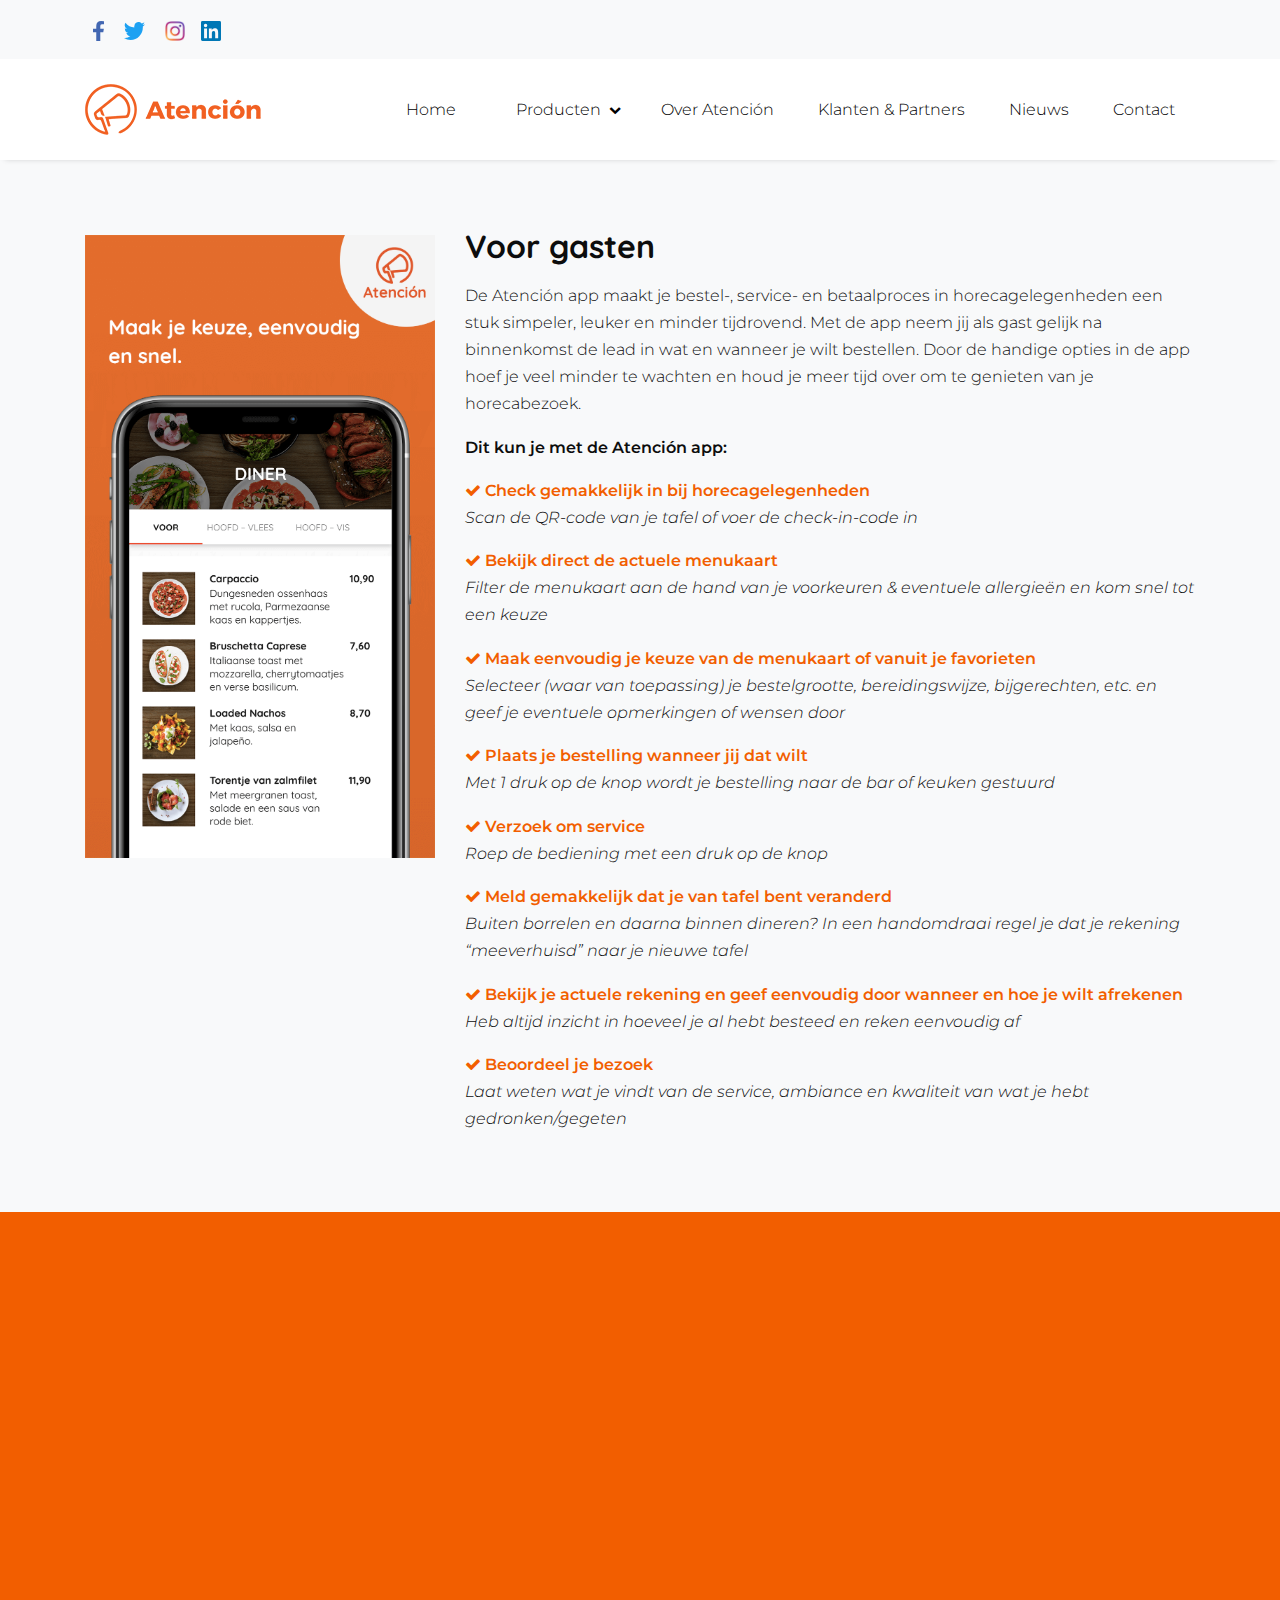
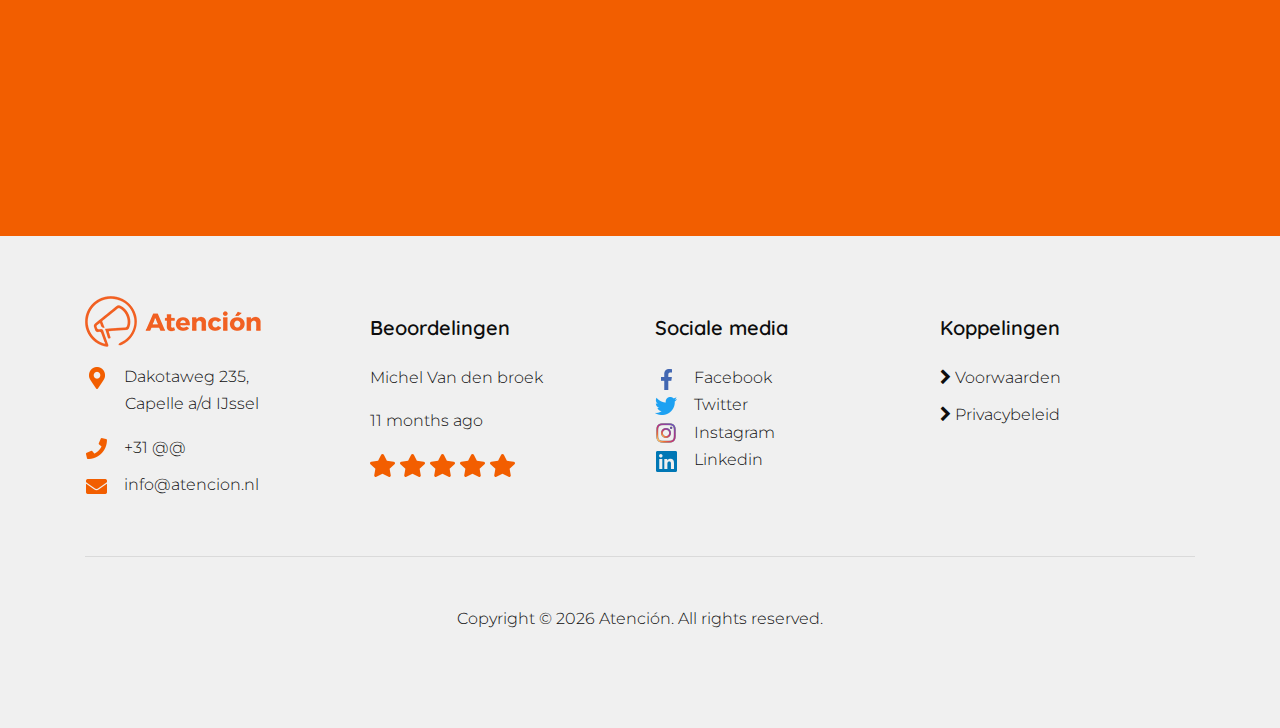
==== apps.html @ e95d10a5 "Add files via upload" ====
<!DOCTYPE html>
<html lang="en">

<head>
    <title>Atención - Leading Hospitality</title>
    <link rel="icon" href="./images/favicon.ico">
    <meta charset="utf-8">
    <meta name="viewport" content="width=device-width, initial-scale=1, shrink-to-fit=no">
    <link href="https://fonts.googleapis.com/css?family=Quicksand:400, 600,700&display=swap" rel="stylesheet">
    <link href="https://fonts.googleapis.com/css?family=Montserrat:300,400,700&display=swap" rel="stylesheet">
    <link rel="stylesheet" href="https://cdnjs.cloudflare.com/ajax/libs/font-awesome/4.7.0/css/font-awesome.min.css">
    <link rel="stylesheet" href="css/bootstrap.min.css">
    <link rel="stylesheet" href="css/jquery-ui.css">
    <link rel="stylesheet" href="css/jquery.fancybox.min.css">
    <link rel="stylesheet" href="css/bootstrap-datepicker.css">
    <link rel="stylesheet" href="css/aos.css">
    <link rel="stylesheet" href="css/style.css">
</head>

<body data-spy="scroll" data-target=".site-navbar-target" data-offset="300">
    <div class="site-wrap">
        <div class="site-mobile-menu site-navbar-target">
            <div class="site-mobile-menu-header">
                <div class="site-mobile-menu-close mt-3"> <span class="js-menu-toggle"> <i class="fa fa-times fa-xs"> </i></span>
                </div>
            </div>
            <div class="site-mobile-menu-body"></div>
        </div>
        <div class="top-bar py-3 bg-light">
            <div class="container">
                <div class="row">
                    <div class="col-6 text-left">
                        <ul class="social-media">
                            <li>
                                <a href="https://www.facebook.com/Atencionapp" class="p-2" target="_blank">
                                    <img src="./images/facebook.svg" alt="Facebook">
                                </a>
                            </li>
                            <li>
                                <a href="https://twitter.com/atencionapp" class="p-2" target="_blank">
                                    <img src="./images/twitter.svg" alt="Twitter">
                                </a>
                            </li>
                            <li>
                                <a href="https://www.instagram.com/atencionnl/" class="p-2" target="_blank">
                                    <img src="./images/instagram.svg" alt="Instagram">
                                </a>
                                <li>
                                    <a href="https://www.linkedin.com/company/atencion" class="p-2" target="_blank">
                                        <img src="./images/linkedin.svg" alt="Linkedin">
                                    </a>
                                </li>
                        </ul>
                    </div>
                </div>
            </div>
        </div>
        <header class="site-navbar py-4 bg-white js-sticky-header site-navbar-target" role="banner">
            <div class="container">
                <div class="row align-items-center">
                    <div class="col-6 col-xl-2">
                        <a class="mb-0 site-logo" href="index.html">
                            <img src="./images/logo.png" alt="">
                        </a>
                    </div>
                    <div class="col-12 col-md-10 d-none d-xl-block">
                        <nav class="site-navigation position-relative text-right" role="navigation">
                            <ul class="site-menu main-menu js-clone-nav mr-auto d-none d-lg-block">
                                <li><a href="index.html" class="nav-link ">Home</a>
                                </li>
                                <li class="nav-link has-children"><a href="producten.html">Producten</a>
                                    <ul class="dropdown">
                                        <li><a href="apps.html" class="nav-link active-link">Apps</a>
                                        </li>
                                        <li><a href="beheerportal.html" class="nav-link">Beheerportal</a>
                                        </li>
                                        <li><a href="gebruikskosten.html" class="nav-link">Gebruikskosten</a>
                                        </li>
                                        <li><a href="faq.html" class="nav-link">FAQ</a>
                                        </li>
                                    </ul>
                                </li>
                                <li><a href="over-atencion.html" class="nav-link">Over Atención </a>
                                </li>
                                <li><a href="klanten-partners.html" class="nav-link">Klanten & Partners</a>
                                </li>
                                <li><a href="nieuws.html" class="nav-link">Nieuws</a>
                                </li>
                                <li><a href="contact.html" class="nav-link">Contact</a>
                                </li>
                            </ul>
                        </nav>
                    </div>
                    <div class="col-6 d-inline-block d-xl-none ml-md-0 py-3" style="position: relative; top: 3px;">
                        <a href="#" class="site-menu-toggle js-menu-toggle text-black float-right"><i class="fa fa-bars fa-lg"> </i></a>
                    </div>
                </div>
            </div>
        </header>

        <!--- Voor gasten -->
        <div class="inner-site-section bg-light">
            <div class="container">
                <div class="row">
                    <div class="col-md-4 mb-4 mb-lg-0 position-relative">
                        <img src="images/5-appstore-menucategories.png" class="img-fluid" alt="Image">
                    </div>
                    <div class="col-md-8 ml-auto">
                        <h2 class="section-title mb-3">Voor gasten
                        </h2>

                        <p>De Atención app maakt je bestel-, service- en betaalproces in horecagelegenheden een stuk simpeler, leuker en minder tijdrovend. Met de app neem jij als gast gelijk na binnenkomst de lead in wat en wanneer je wilt bestellen. Door
                            de handige opties in de app hoef je veel minder te wachten en houd je meer tijd over om te genieten van je horecabezoek.
                        </p>
                        <p class="font-weight-bold">Dit kun je met de Atención app:</p>
                        <p><span class="text-orange font-weight-bold"><i class="fa fa-check"> </i> Check gemakkelijk in bij horecagelegenheden </span></br><em>Scan de QR-code van je tafel of voer de check-in-code in</em></p>
                        <p><span class="text-orange font-weight-bold"><i class="fa fa-check"> </i> Bekijk direct de actuele menukaart </span></br><em>Filter de menukaart aan de hand van je voorkeuren & eventuele allergieën en kom snel tot een keuze</em></p>
                        <p><span class="text-orange font-weight-bold"><i class="fa fa-check"> </i> Maak eenvoudig je keuze van de menukaart of vanuit je favorieten</span></br><em>Selecteer (waar van toepassing) je bestelgrootte, bereidingswijze, bijgerechten, etc. en geef je
								eventuele opmerkingen of wensen door</em></p>
                        <p><span class="text-orange font-weight-bold"><i class="fa fa-check"> </i> Plaats je bestelling wanneer jij dat wilt</span></br><em>Met 1 druk op de knop wordt je bestelling naar de bar of keuken gestuurd</em></p>
                        <p><span class="text-orange font-weight-bold"><i class="fa fa-check"> </i> Verzoek om service</span></br><em>Roep de bediening met een druk op de knop</em></p>
                        <p><span class="text-orange font-weight-bold"><i class="fa fa-check"> </i> Meld gemakkelijk dat je van tafel bent veranderd</span></br><em>Buiten borrelen en daarna binnen dineren? In een handomdraai regel je dat je rekening “meeverhuisd” naar je nieuwe
								tafel
							</em></p>
                        <p><span class="text-orange font-weight-bold"><i class="fa fa-check"> </i> Bekijk je actuele rekening en geef eenvoudig door wanneer en hoe je wilt afrekenen</span></br><em>Heb altijd inzicht in hoeveel je al hebt besteed en reken eenvoudig af</em></p>
                        <p class="p-mremove"><span class="text-orange font-weight-bold"><i class="fa fa-check"> </i> Beoordeel je bezoek</span></br><em>Laat weten wat je vindt van de service, ambiance en kwaliteit van wat je hebt gedronken/gegeten</em></p>

                    </div>
                </div>
            </div>
        </div>


        <!--- Voor personeel-->
        <section class="site-section orangebg">
            <div class="container">
                <div class="row text-white">
                    <div class="col-md-5 ml-auto order-md-2 mb-4" data-aos="fade">
                        <img src="images/waiter.png" alt="Image" class="img-fluid">
                    </div>
                    <div class="col-md-7 order-md-1" data-aos="fade">
                        <div class="row">
                            <div class="col-12 ml-auto">
                                <h2 class="section-title mb-3 text-white">Voor personeel</h2>
                                <p>De Atención personeelsapp stelt het personeel in staat om servicegerichter en efficiënter te werken. Door real-time inzicht in onder andere de workflow van bestellingen en serviceverzoeken kan het personeel zich op ieder
                                    moment focussen op datgene dat de hoogste prioriteit heeft.
                                </p>
                                <p class="font-weight-bold">De Atención personeelsapp geeft:</p>
                                <p><span class="font-weight-bold"><i class="fa fa-check"> </i> Real-time inzicht in de check-in status en besteding van gasten</span></br><em>Zie in 1 oogopslag welke gasten zijn ingecheckt en wat hun actuele rekening is</em></p>
                                <p><span class="font-weight-bold"><i class="fa fa-check"> </i> Real-time inzicht in de workflow van bestellingen </span></br><em>Bekijk wat er besteld is, check de actuele status en krijg een melding wanneer een bestelling kan worden uitgeserveerd</em></p>
                                <p class="p-mremove"><span class="font-weight-bold"><i class="fa fa-check"> </i> Real-time inzicht in de workflow van serviceverzoeken</span></br><em>Zie eenvoudig welke gasten een serviceverzoek of probleem hebben, of willen afrekenen</em></p>


                            </div>
                        </div>
                    </div>
                </div>
            </div>
    </div>
    </div>
    </section>


    <!--- Footer -->
    <footer class="site-footer">
        <div class="container">
            <div class="row">
                <div class="col-md-12">
                    <div class="row">
                        <div class="col-md-6 col-lg-3 mb-lg-0" style="margin-top: -20px">
                            <div class="row mb-3">
                                <div class="col-12">
                                    <a class="site-logo" href="index.html">
                                        <img src="./images/logo.png" alt="">
                                    </a>
                                </div>
                            </div>
                            <div class="row">
                                <div class="col-12">
                                    <ul style="list-style: none; padding-left: 0">
                                        <li>

                                            <img src="./images/pin.png" alt="" class="pr-3 ">Dakotaweg 235,
                                            <p style="margin-left:40px">Capelle a/d IJssel</p>

                                        </li>
                                        <li>
                                            <a href="#">
                                                <img src="./images/phone.png" class="pr-3">+31 @@</br>
                                            </a>
                                        </li>
                                        <li>
                                            <a href="#">
                                                <img src="./images/envelop.png" class="pr-3">info@atencion.nl</br>
                                            </a>
                                        </li>
                                    </ul>

                                </div>
                            </div>

                        </div>
                        <div class="col-md-6 col-lg-3 mb-5 mb-lg-0">
                            <h2 class="footer-heading mb-4">Beoordelingen</h2>
                            <p>Michel Van den broek</p>
                            <p>11 months ago</p>
                            <img src="images/stars.svg" class="img-fluid" alt="Image">
                        </div>
                        <div class="col-md-6 col-lg-3 mb-5 mb-lg-0">
                            <h2 class="footer-heading mb-4">Sociale media</h2>

                            <a href="https://www.facebook.com/Atencionapp" target="_blank">
                                <img src="./images/fb.png" alt="Facebook" class="pr-3 ">Facebook</br>
                            </a>
                            <a href="https://twitter.com/atencionapp" target="_blank">
                                <img src="./images/twitter.png" alt="Twitter" class="pr-3">Twitter</br>
                            </a>
                            <a href="https://www.instagram.com/atencionnl/" target="_blank">
                                <img src="./images/instagram.png" alt="Instagram" class="pr-3">Instagram</br>
                            </a>
                            <a href="https://www.linkedin.com/company/atencion" target="_blank">
                                <img src="./images/linkedin.png" alt="Linkedin" class="pr-3">Linkedin</br>
                            </a>
                        </div>
                        <div class="col-md-6 col-lg-3 mb-lg-0">
                            <h2 class="footer-heading mb-4">Koppelingen</h2>
                            <ul class="list-unstyled">
                                <li><a href="#"><i class="fa fa-chevron-right"> </i> Voorwaarden</a>
                                </li>
                                <li><a href="#"><i class="fa fa-chevron-right"> </i> Privacybeleid</a>
                                </li>
                        </div>
                    </div>
                </div>
            </div>
            <div class="row mt-5 text-center">
                <div class="col-md-12">
                    <div class="border-top pt-5">
                        <p>Copyright &copy;
                            <script>
                                document.write(new Date().getFullYear());
                            </script> Atención. All rights reserved.</a>
                        </p>
                    </div>
                </div>
            </div>
        </div>
    </footer>
    </div>
    <!-- .site-wrap -->
    <script src="js/jquery-3.3.1.min.js"></script>
    <script src="js/jquery-migrate-3.0.1.min.js"></script>
    <script src="js/jquery-ui.js"></script>
    <script src="js/popper.min.js"></script>
    <script src="js/bootstrap.min.js"></script>
    <script src="js/owl.carousel.min.js"></script>
    <script src="js/jquery.stellar.min.js"></script>
    <script src="js/jquery.countdown.min.js"></script>
    <script src="js/bootstrap-datepicker.min.js"></script>
    <script src="js/jquery.easing.1.3.js"></script>
    <script src="js/aos.js"></script>
    <script src="js/jquery.fancybox.min.js"></script>
    <script src="js/jquery.sticky.js"></script>
    <script src="js/main.js"></script>
</body>

</html>
---- css/style.css ----
/* Base */

.p-mremove {
    margin-bottom: 0 !important;
}

ul {
    margin-bottom: 0 !important;
}

.font-weight-bold {
    font-weight: 600 !important;
}

.ulpadleft {
    padding-left: 20px;
}

.text-orange {
    color: #F25E00;
}

.form-control {
    background-color: #e6e6e6 !important;
    border: 1px solid #e6e6e6 !important;
}

.orangebg {
    background: #F25E00;
}

body {
    line-height: 1.7;
    color: #0D0D0D;
    font-weight: 300;
    font-size: 1rem;
    font-family: "Montserrat";
}

::-moz-selection {
    background: #000;
    color: #fff;
}

::selection {
    background: #000;
    color: #fff;
}

a {
    -webkit-transition: .3s all ease;
    -o-transition: .3s all ease;
    transition: .3s all ease;
}

a:hover {
    text-decoration: none;
}

h1,
h2,
h3,
h4,
h5,
.h1,
.h2,
.h3,
.h4,
.h5 {
    font-family: "Quicksand";
}

h3,
h4,
h5 {
    font-weight: bold;
}

h3 {
    margin-top: -8px;
}

.text-black {
    color: #0D0D0D !important;
}

.site-wrap:before {
    display: none;
    -webkit-transition: .3s all ease-in-out;
    -o-transition: .3s all ease-in-out;
    transition: .3s all ease-in-out;
    background: rgba(0, 0, 0, 0.6);
    content: "";
    position: absolute;
    z-index: 2000;
    top: 0;
    left: 0;
    right: 0;
    bottom: 0;
    opacity: 0;
    visibility: hidden;
}

.offcanvas-menu .site-wrap {
    height: 100%;
    width: 100%;
    z-index: 2;
}

.offcanvas-menu .site-wrap:before {
    opacity: 1;
    visibility: visible;
}

.btn {
    font-size: 16px;
    border-radius: 30px;
    padding: 15px 40px;
    box-shadow: 5px 6px 10px #cccccc;
    text-transform: uppercase;
}

.shadow-none {
    box-shadow: none !important;
}

.btn:hover,
.btn:active,
.btn:focus {
    outline: none;
    -webkit-box-shadow: none !important;
    box-shadow: none !important;
    box-shadow: 5px 6px 10px #cccccc;
}

.btn.btn-primary {
    background: #F25E00;
    border-color: #F25E00;
    color: #fff;
}

.btn.btn-primary:hover {
    background: #1F1E1E;
    border-color: #1F1E1E;
    color: #fff;
    box-shadow: 5px 6px 10px #cccccc;
}

.btn.btn-primary.btn-black--hover:hover {
    background: #1F1E1E;
    color: #fff;
    box-shadow: 5px 6px 10px #cccccc;
}

.line-height-1 {
    line-height: 1 !important;
}

.form-control {
    height: 43px;
    border-radius: 30px;
    font-family: "Montserrat";
}

.form-control:active,
.form-control:focus {
    border-color: #F25E00;
}

.form-control:hover,
.form-control:active,
.form-control:focus {
    -webkit-box-shadow: none !important;
    box-shadow: none !important;
}

.site-section {
    padding: 2.5em 0;
}

.inner-site-section {
    padding: 9.8em 0 2.5em 0;
}

@media (min-width: 768px) {
    .site-section {
        padding: 5em 0;
    }
    .inner-site-section {
        padding: 11em 0 5em 0;
    }
}

.site-section.site-section-sm {
    padding: 4em 0;
}

.site-section-heading {
    padding-bottom: 20px;
    margin-bottom: 0px;
    position: relative;
    font-size: 2.5rem;
}

@media (min-width: 768px) {
    .site-section-heading {
        font-size: 3rem;
    }
}

.border-top {
    border-top: 1px solid #edf0f5 !important;
}

.site-footer {
    padding: 4em 0;
    background: #F0F0F0;
}

@media (min-width: 768px) {
    .site-footer {
        padding: 5em 0;
    }
}

.site-footer .border-top {
    border-top: 1px solid rgba(25, 25, 25, 0.1) !important;
}

.site-footer p {
    color: #0D0D0D;
}

.site-footer h2,
.site-footer h3,
.site-footer h4,
.site-footer h5 {
    color: #fff;
}

.site-footer a {
    color: #0D0D0D;
}

.site-footer a:hover {
    color: #F25E00;
}

.site-footer ul li {
    margin-bottom: 10px;
}

.site-footer .footer-heading {
    font-size: 20px;
    color: #0D0D0D;
    font-family: "Quicksand";
    font-weight: 600;
}

.ul-check li {
    position: relative;
    padding-left: 35px;
    line-height: 1.5;
}

.ul-check li:before {
    left: 0;
    font-size: 26px;
    top: -.3rem;
    font-family: "fontawesome";
    content: "\f00c";
    position: absolute;
}

.ul-check.white li:before {
    color: #fff;
}

.ul-check.success li:before {
    color: #8bc34a;
}

.ul-check.primary li:before {
    color: #ffffff;
}


/* Navbar */

.site-navbar {
    margin-bottom: 0px;
    z-index: 1999;
    position: relative;
    width: 100%;
    background: #fff;
    box-shadow: 0 4px 6px -5px rgba(0, 0, 0, 0.2);
}

.site-navbar .site-logo {
    position: relative;
    left: 0;
}

.site-navbar .site-navigation.border-bottom {
    border-bottom: 1px solid #f3f3f4 !important;
}

.site-navbar .site-navigation .site-menu {
    margin-bottom: 0;
}

.site-navbar .site-navigation .site-menu .active-link {
    color: #F25E00;
    display: inline-block;
    padding: 5px 20px;
}

.site-navbar .site-navigation .site-menu a {
    text-decoration: none !important;
    display: inline-block;
}

.site-navbar .site-navigation .site-menu>li {
    display: inline-block;
}

.site-navbar .site-navigation .site-menu>li>a {
    padding: 5px 20px;
    color: #000;
    display: inline-block;
    text-decoration: none !important;
}

.site-navbar .site-navigation .site-menu>li>a:hover {
    color: #F25E00;
}

.site-navbar .site-navigation .site-menu .has-children {
    position: relative;
}

.site-navbar .site-navigation .site-menu .has-children>a {
    position: relative;
    padding-right: 20px;
}

.site-navbar .site-navigation .site-menu .has-children>a:before {
    position: absolute;
    content: "\f078";
    font-size: 12px;
    top: 50%;
    right: 0;
    -webkit-transform: translateY(-50%);
    -ms-transform: translateY(-50%);
    transform: translateY(-50%);
    font-family: 'fontawesome';
}

.site-navbar .site-navigation .site-menu .has-children .dropdown {
    visibility: hidden;
    opacity: 0;
    top: 100%;
    position: absolute;
    text-align: left;
    border-top: 2px solid #F25E00;
    -webkit-box-shadow: 0 2px 10px -2px rgba(0, 0, 0, 0.1);
    box-shadow: 0 2px 10px -2px rgba(0, 0, 0, 0.1);
    border-left: 1px solid #edf0f5;
    border-right: 1px solid #edf0f5;
    border-bottom: 1px solid #edf0f5;
    padding: 0px 0;
    margin-top: 20px;
    margin-left: 0px;
    background: #fff;
    -webkit-transition: 0.2s 0s;
    -o-transition: 0.2s 0s;
    transition: 0.2s 0s;
}

.site-navbar .site-navigation .site-menu .has-children .dropdown.arrow-top {
    position: absolute;
}

.site-navbar .site-navigation .site-menu .has-children .dropdown.arrow-top:before {
    bottom: 100%;
    left: 20%;
    border: solid transparent;
    content: " ";
    height: 0;
    width: 0;
    position: absolute;
    pointer-events: none;
}

.site-navbar .site-navigation .site-menu .has-children .dropdown.arrow-top:before {
    border-color: rgba(136, 183, 213, 0);
    border-bottom-color: #fff;
    border-width: 10px;
    margin-left: -10px;
}

.site-navbar .site-navigation .site-menu .has-children .dropdown a {
    text-transform: none;
    letter-spacing: normal;
    -webkit-transition: 0s all;
    -o-transition: 0s all;
    transition: 0s all;
    color: #343a40;
}

.site-navbar .site-navigation .site-menu .has-children .dropdown .active>a {
    color: #F25E00 !important;
}

.site-navbar .site-navigation .site-menu .has-children .dropdown>li {
    list-style: none;
    padding: 0;
    margin: 0;
    min-width: 200px;
}

.site-navbar .site-navigation .site-menu .has-children .dropdown>li>a {
    padding: 9px 20px;
    display: block;
}

.site-navbar .site-navigation .site-menu .has-children .dropdown>li>a:hover {
    background: #f4f5f9;
    color: #25262a;
}

.site-navbar .site-navigation .site-menu .has-children .dropdown>li.has-children>a:before {
    content: "\e315";
    right: 20px;
}

.site-navbar .site-navigation .site-menu .has-children .dropdown>li.has-children>.dropdown,
.site-navbar .site-navigation .site-menu .has-children .dropdown>li.has-children>ul {
    left: 100%;
    top: 0;
}

.site-navbar .site-navigation .site-menu .has-children .dropdown>li.has-children:hover>a,
.site-navbar .site-navigation .site-menu .has-children .dropdown>li.has-children:active>a,
.site-navbar .site-navigation .site-menu .has-children .dropdown>li.has-children:focus>a {
    background: #f4f5f9;
    color: #25262a;
}

.site-navbar .site-navigation .site-menu .has-children:hover>a,
.site-navbar .site-navigation .site-menu .has-children:focus>a,
.site-navbar .site-navigation .site-menu .has-children:active>a {
    color: #F25E00;
}

.site-navbar .site-navigation .site-menu .has-children:hover,
.site-navbar .site-navigation .site-menu .has-children:focus,
.site-navbar .site-navigation .site-menu .has-children:active {
    cursor: pointer;
}

.site-navbar .site-navigation .site-menu .has-children:hover>.dropdown,
.site-navbar .site-navigation .site-menu .has-children:focus>.dropdown,
.site-navbar .site-navigation .site-menu .has-children:active>.dropdown {
    -webkit-transition-delay: 0s;
    -o-transition-delay: 0s;
    transition-delay: 0s;
    margin-top: 0px;
    visibility: visible;
    opacity: 1;
}

.site-mobile-menu {
    width: 300px;
    position: fixed;
    right: 0;
    z-index: 2000;
    padding-top: 20px;
    background: #fff;
    height: calc(100vh);
    -webkit-transform: translateX(110%);
    -ms-transform: translateX(110%);
    transform: translateX(110%);
    -webkit-box-shadow: -10px 0 20px -10px rgba(0, 0, 0, 0.1);
    box-shadow: -10px 0 20px -10px rgba(0, 0, 0, 0.1);
    -webkit-transition: .3s all ease-in-out;
    -o-transition: .3s all ease-in-out;
    transition: .3s all ease-in-out;
}

.offcanvas-menu .site-mobile-menu {
    -webkit-transform: translateX(0%);
    -ms-transform: translateX(0%);
    transform: translateX(0%);
}

.site-mobile-menu .site-mobile-menu-header {
    width: 100%;
    float: left;
    padding-left: 20px;
    padding-right: 20px;
}

.site-mobile-menu .site-mobile-menu-header .site-mobile-menu-close {
    float: right;
    margin-top: 8px;
}

.site-mobile-menu .site-mobile-menu-header .site-mobile-menu-close span {
    font-size: 30px;
    display: inline-block;
    padding-left: 10px;
    padding-right: 0px;
    line-height: 1;
    cursor: pointer;
    -webkit-transition: .3s all ease;
    -o-transition: .3s all ease;
    transition: .3s all ease;
}

.site-mobile-menu .site-mobile-menu-header .site-mobile-menu-close span:hover {
    color: #25262a;
}

.site-mobile-menu .site-mobile-menu-header .site-mobile-menu-logo {
    float: left;
    margin-top: 10px;
    margin-left: 0px;
}

.site-mobile-menu .site-mobile-menu-header .site-mobile-menu-logo a {
    display: inline-block;
    text-transform: uppercase;
}

.site-mobile-menu .site-mobile-menu-header .site-mobile-menu-logo a img {
    max-width: 70px;
}

.site-mobile-menu .site-mobile-menu-header .site-mobile-menu-logo a:hover {
    text-decoration: none;
}

.site-mobile-menu .site-mobile-menu-body {
    overflow-y: scroll;
    -webkit-overflow-scrolling: touch;
    position: relative;
    padding: 0 20px 20px 20px;
    height: calc(100vh - 52px);
    padding-bottom: 150px;
}

.site-mobile-menu .site-nav-wrap {
    padding: 0;
    margin: 0;
    list-style: none;
    position: relative;
}

.site-mobile-menu .site-nav-wrap a {
    display: block;
    position: relative;
    color: #212529;
}

.site-mobile-menu .site-nav-wrap a:hover {
    color: #F25E00;
}

.site-mobile-menu .site-nav-wrap li {
    position: relative;
    display: block;
}

.site-mobile-menu .site-nav-wrap li .active {
    color: #F25E00;
}

.site-mobile-menu .site-nav-wrap .arrow-collapse {
    position: absolute;
    right: 0px;
    top: 10px;
    z-index: 20;
    width: 36px;
    height: 36px;
    text-align: center;
    cursor: pointer;
    border-radius: 50%;
}

.site-mobile-menu .site-nav-wrap .arrow-collapse:hover {
    background: #f8f9fa;
}

.site-mobile-menu .site-nav-wrap .arrow-collapse:before {
    font-size: 20px;
    z-index: 20;
    font-family: "fontawesome";
    content: "\f107";
    position: absolute;
    top: 50%;
    left: 50%;
    -webkit-transform: translate(-50%, -50%) rotate(-180deg);
    -ms-transform: translate(-50%, -50%) rotate(-180deg);
    transform: translate(-50%, -50%) rotate(-180deg);
    -webkit-transition: .3s all ease;
    -o-transition: .3s all ease;
    transition: .3s all ease;
}

.site-mobile-menu .site-nav-wrap .arrow-collapse.collapsed:before {
    -webkit-transform: translate(-50%, -50%);
    -ms-transform: translate(-50%, -50%);
    transform: translate(-50%, -50%);
}

.site-mobile-menu .site-nav-wrap>li {
    display: block;
    position: relative;
    float: left;
    width: 100%;
}

.site-mobile-menu .site-nav-wrap>li>a {
    font-size: 20px;
}

.site-mobile-menu .site-nav-wrap>li>ul {
    padding: 0;
    margin: 0;
    list-style: none;
}

.site-mobile-menu .site-nav-wrap>li>ul>li {
    display: block;
}

.site-mobile-menu .site-nav-wrap>li>ul>li>a {
    font-size: 16px;
}

.site-mobile-menu .site-nav-wrap>li>ul>li>ul {
    padding: 0;
    margin: 0;
}

.site-mobile-menu .site-nav-wrap>li>ul>li>ul>li {
    display: block;
}

.site-mobile-menu .site-nav-wrap>li>ul>li>ul>li>a {
    font-size: 16px;
    padding-left: 60px;
}

.site-mobile-menu .site-nav-wrap[data-class="social"] {
    float: left;
    width: 100%;
    margin-top: 30px;
    padding-bottom: 5em;
}

.site-mobile-menu .site-nav-wrap[data-class="social"]>li {
    width: auto;
}

.site-mobile-menu .site-nav-wrap[data-class="social"]>li:first-child a {
    padding-left: 15px !important;
}

.sticky-wrapper {
    position: absolute;
    z-index: 100;
    width: 100%;
}

.sticky-wrapper+.site-blocks-cover {
    margin-top: 100px;
}

.sticky-wrapper .site-navbar {
    -webkit-transition: .3s all ease;
    -o-transition: .3s all ease;
    transition: .3s all ease;
}

.sticky-wrapper.is-sticky .site-navbar {
    -webkit-box-shadow: 4px 0 20px -5px rgba(0, 0, 0, 0.2);
    box-shadow: 4px 0 20px -5px rgba(0, 0, 0, 0.2);
}

.sticky-wrapper .shrink {
    padding-top: 10px !important;
    padding-bottom: 10px !important;
}


/* Blocks */

.site-blocks-cover {
    background-size: cover;
    background-repeat: no-repeat;
    background-position: top;
    background-position: center center;
}

.site-blocks-cover.overlay {
    position: relative;
}

.site-blocks-cover.overlay:before {
    position: absolute;
    content: "";
    left: 0;
    bottom: 0;
    right: 0;
    top: 0;
    background: rgba(0, 0, 0, 0.2);
}

.site-blocks-cover .player {
    position: absolute;
    bottom: -250px;
    width: 100%;
}

.site-blocks-cover,
.site-blocks-cover>.container>.row {
    min-height: 600px;
    height: calc(85vh);
}

.site-blocks-cover.inner-page-cover,
.site-blocks-cover.inner-page-cover>.container>.row {
    min-height: 260px;
    height: calc(20vh);
}

.site-blocks-cover h1 {
    font-size: 3.50rem;
    color: #fff;
    font-weight: 900;
    text-transform: uppercase;
}

@media (max-width: 991.98px) {
    .site-blocks-cover h1 {
        font-size: 2.50rem;
    }
}

.site-blocks-cover p {
    color: white;
    font-size: 1.30rem;
    line-height: 1.5;
    font-weight: 300;
}

.site-blocks-cover .intro-text {
    font-size: 16px;
    line-height: 1.5;
}

@media (max-width: 991.98px) {
    .site-blocks-cover .display-1 {
        font-size: 3rem;
    }
}

.site-block-subscribe .form-control {
    font-weight: 300;
    border-color: #fff !important;
    height: 80px;
    font-size: 22px;
    color: #fff;
    padding-left: 30px;
    padding-right: 30px;
    box-shadow: 5px 6px 10px #cccccc;
}

.site-block-subscribe .form-control::-webkit-input-placeholder {
    /* Chrome/Opera/Safari */
    color: rgba(255, 255, 255, 0.5);
    font-weight: 200;
    font-style: italic;
}

.site-block-subscribe .form-control::-moz-placeholder {
    /* Firefox 19+ */
    color: rgba(255, 255, 255, 0.5);
    font-weight: 200;
    font-style: italic;
}

.site-block-subscribe .form-control:-ms-input-placeholder {
    /* IE 10+ */
    color: rgba(255, 255, 255, 0.5);
    font-weight: 200;
    font-style: italic;
}

.site-block-subscribe .form-control:-moz-placeholder {
    /* Firefox 18- */
    color: rgba(255, 255, 255, 0.5);
    font-weight: 200;
    font-style: italic;
}

.bg-light {
    background: #F0F0F0;
}

.form-control {
    border: 2px solid rgba(255, 255, 255, 0.5);
    background: none;
    color: #fff;
}

.form-control:active,
.form-control:focus {
    border: 2px solid #fff;
}

=.form-control::-webkit-input-placeholder {
    /* Chrome/Opera/Safari */
    color: rgba(255, 255, 255, 0.4);
    font-size: 13px;
    font-style: italic;
}

.form-control::-moz-placeholder {
    /* Firefox 19+ */
    color: rgba(255, 255, 255, 0.4);
    font-size: 13px;
    font-style: italic;
}

.form-control:-ms-input-placeholder {
    /* IE 10+ */
    color: rgba(255, 255, 255, 0.4);
    font-size: 13px;
    font-style: italic;
}

.form-control:-moz-placeholder {
    /* Firefox 18- */
    color: rgba(255, 255, 255, 0.4);
    font-size: 13px;
    font-style: italic;
}

.social-media {
    display: inline-block;
    float: left;
    margin-bottom: 0px;
    padding: 0;
}

.social-media li {
    display: inline-block;
}

.section-title {
    color: #0D0D0D;
    font-size: 32px;
    font-weight: 900;
    margin-top: -8px;
}

@media (max-width: 991.98px) {
    .section-title {
        font-size: 28px;
    }
}

.position-relative {
    position: relative;
}

*,
*:before,
*:after {
    -webkit-box-sizing: border-box;
    -moz-box-sizing: border-box;
    box-sizing: border-box;
}


/* FAQ */

#integration-list {
    width: 100%;
    margin: 0 auto;
    display: table;
}

#integration-list .faq-ul {
    padding: 0;
    margin: 20px 0;
    color: #0D0D0D;
}

#integration-list .faq-ul>li {
    list-style: none;
    border-top: 1px solid #ddd;
    display: block;
    padding: 15px 15px 0 0;
    overflow: hidden;
}

#integration-list .faq-ul:last-child {
    border-bottom: 1px solid #ddd;
}

#integration-list .faq-ul>li:hover {
    background: #efefef;
}

.expand {
    display: block;
    text-decoration: none;
    color: #555;
    cursor: pointer;
}

#left,
#right {
    display: table;
}

#sup {
    display: table-cell;
    vertical-align: middle;
    width: 80%;
}

.detail a {
    text-decoration: none;
    color: #C0392B;
    border: 1px solid #C0392B;
    padding: 6px 10px 5px;
    font-size: 14px;
}

.detail {
    margin: 10px 0 10px 0px;
    display: none;
}

.detail span {
    margin: 0;
}

.right-arrow {
    margin-left: 20px;
    width: 10px;
    height: 100%;
    float: right;
    font-weight: bold;
    font-size: 20px;
}

.icon {
    height: 75px;
    width: 75px;
    float: left;
    margin: 0 15px 0 0;
}

.bullet-center {
    display: inline-block;
    text-align: left;
}


/* ----------------SLIDER */

@keyframes heartbeat {
    0% {
        transform: scale(0);
    }
    25% {
        transform: scale(1.2);
    }
    50% {
        transform: scale(1);
    }
    75% {
        transform: scale(1.2);
    }
    100% {
        transform: scale(1);
    }
}

.slider-container {
    width: auto;
    height: 600px;
}

.slider-container .slider-content {
    position: relative;
    left: 50%;
    top: 50%;
    width: 50%;
    height: 100%;
    transform: translate(-50%, -50%);
}

.slider-container .slider-content .slider-single {
    position: absolute;
    z-index: 0;
    left: 0;
    top: 0;
    width: 100%;
    height: 100%;
    transition: z-index 0ms 250ms;
}

.slider-container .slider-content .slider-single .slider-single-image {
    position: relative;
    left: 0;
    top: 0;
    width: 100%;
    height: 100%;
    box-shadow: 0px 10px 40px rgba(0, 0, 0, 0.2);
    transition: 500ms cubic-bezier(0.17, 0.67, 0.55, 1.43);
    transform: scale(0);
    opacity: 0;
}

.slider-container .slider-content .slider-single .slider-single-download {
    position: absolute;
    display: block;
    right: -22px;
    bottom: 12px;
    padding: 15px;
    color: #333333;
    background-color: #fdc84b;
    font-size: 18px;
    font-weight: 600;
    font-family: 'karla';
    border-radius: 5px;
    box-shadow: 0px 4px 10px rgba(0, 0, 0, 0.3);
    transition: 500ms cubic-bezier(0.17, 0.67, 0.55, 1.43);
    opacity: 0;
}

.slider-container .slider-content .slider-single .slider-single-download:hover,
.slider-container .slider-content .slider-single .slider-single-download:focus {
    outline: none;
    text-decoration: none;
}

.slider-container .slider-content .slider-single.preactivede .slider-single-image {
    transform: translateX(-50%) scale(0);
}

.slider-container .slider-content .slider-single.preactive {
    z-index: 1;
}

.slider-container .slider-content .slider-single.preactive .slider-single-image {
    opacity: .3;
    transform: translateX(-25%) scale(0.8);
}

.slider-container .slider-content .slider-single.proactive {
    z-index: 1;
}

.slider-container .slider-content .slider-single.proactive .slider-single-image {
    opacity: .3;
    transform: translateX(25%) scale(0.8);
}

.slider-container .slider-content .slider-single.proactivede .slider-single-image {
    transform: translateX(50%) scale(0);
}

.slider-container .slider-content .slider-single.active {
    z-index: 2;
}

.slider-container .slider-content .slider-single.active .slider-single-image {
    opacity: 1;
    transform: translateX(0%) scale(1);
}

.slider-container .slider-left {
    position: absolute;
    z-index: 3;
    display: block;
    right: 85%;
    top: 50%;
    color: #F25E00;
    transform: translateY(-50%);
    padding: 20px 15px;
    border-top: 2px solid #F25E00;
    border-right: 2px solid #F25E00;
    border-bottom: 2px solid #F25E00;
    border-left: 2px solid #F25E00;
    margin-right: -2px;
}

.slider-container .slider-right {
    position: absolute;
    z-index: 3;
    display: block;
    left: 85%;
    top: 50%;
    color: #F25E00;
    transform: translateY(-50%);
    padding: 20px 15px;
    border-top: 2px solid #F25E00;
    border-right: 2px solid #F25E00;
    border-bottom: 2px solid #F25E00;
    border-left: 2px solid #F25E00;
    margin-left: -2px;
}

.slider-right:hover,
.slider-left:hover {
    background-color: #F25E00;
    color: #fff;
}

@media (max-width: 991.98px) {
    .slider-container {
        height: 400px;
    }
}
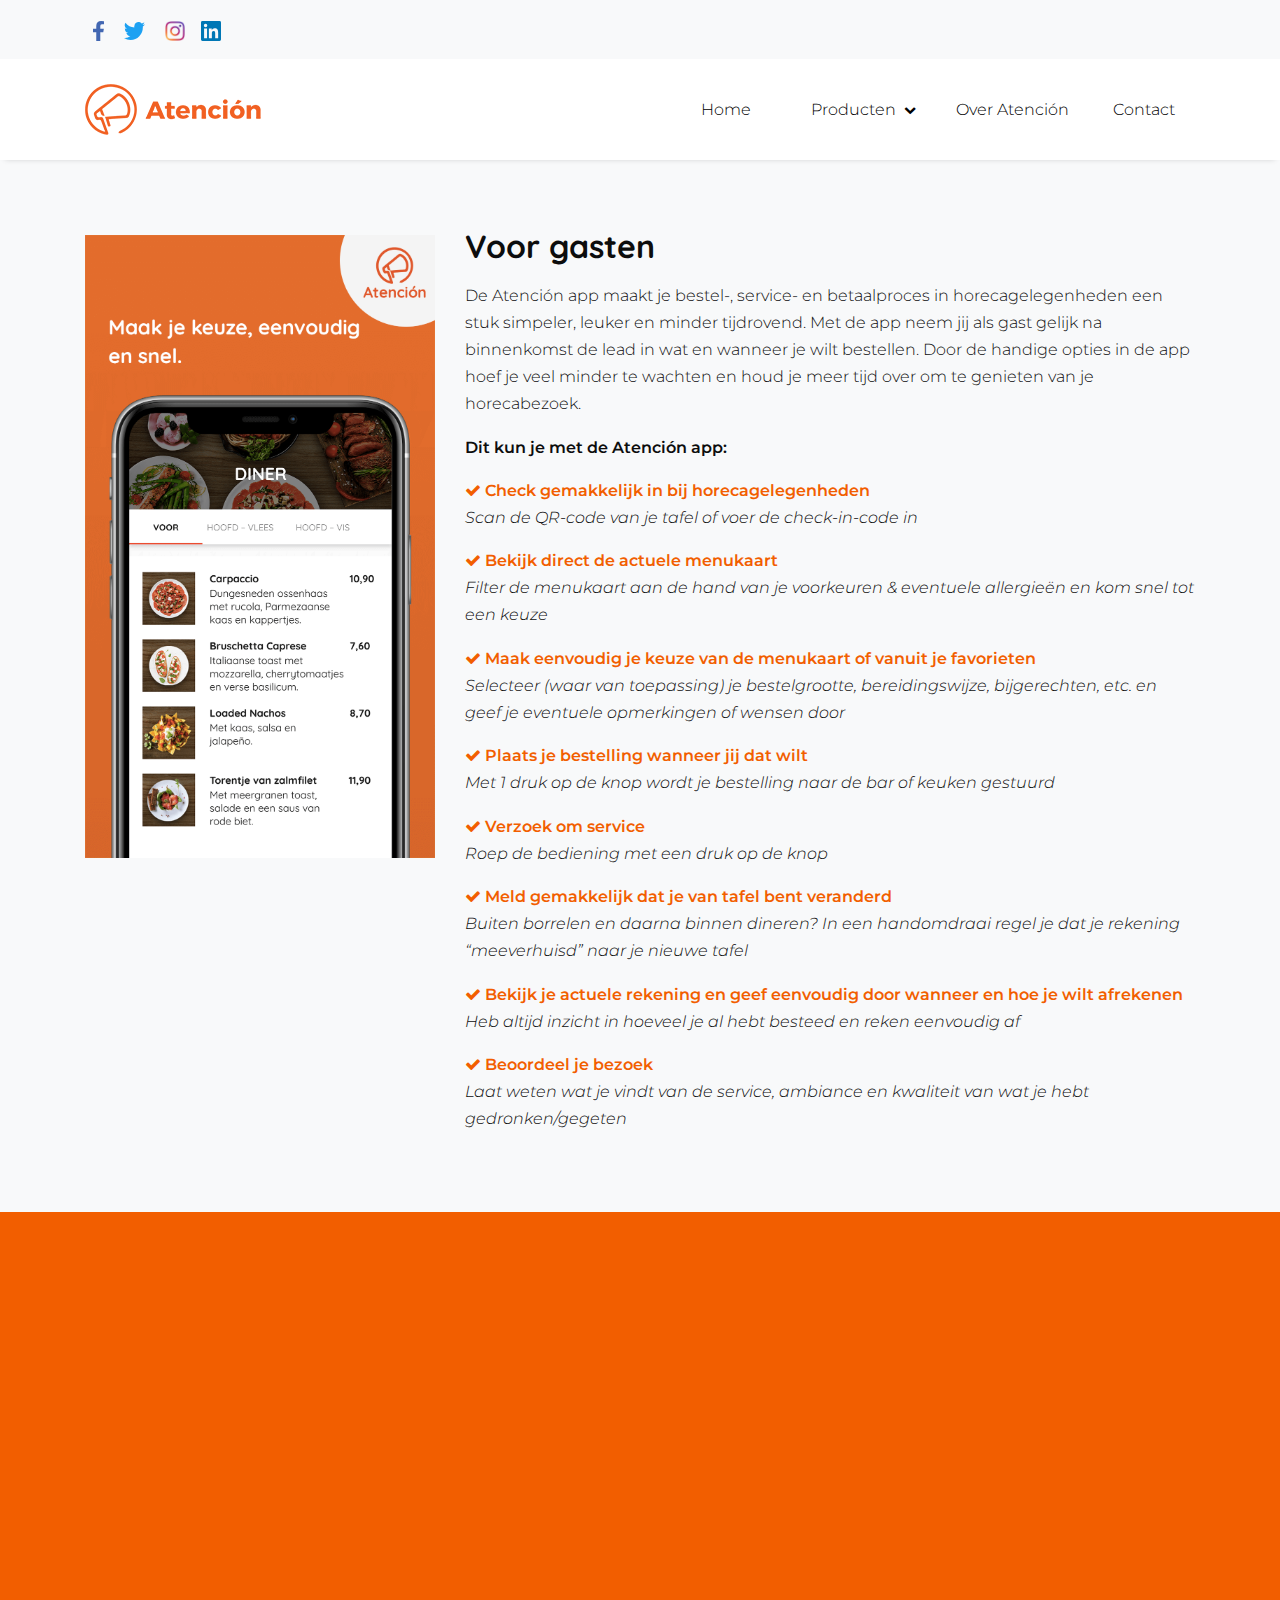
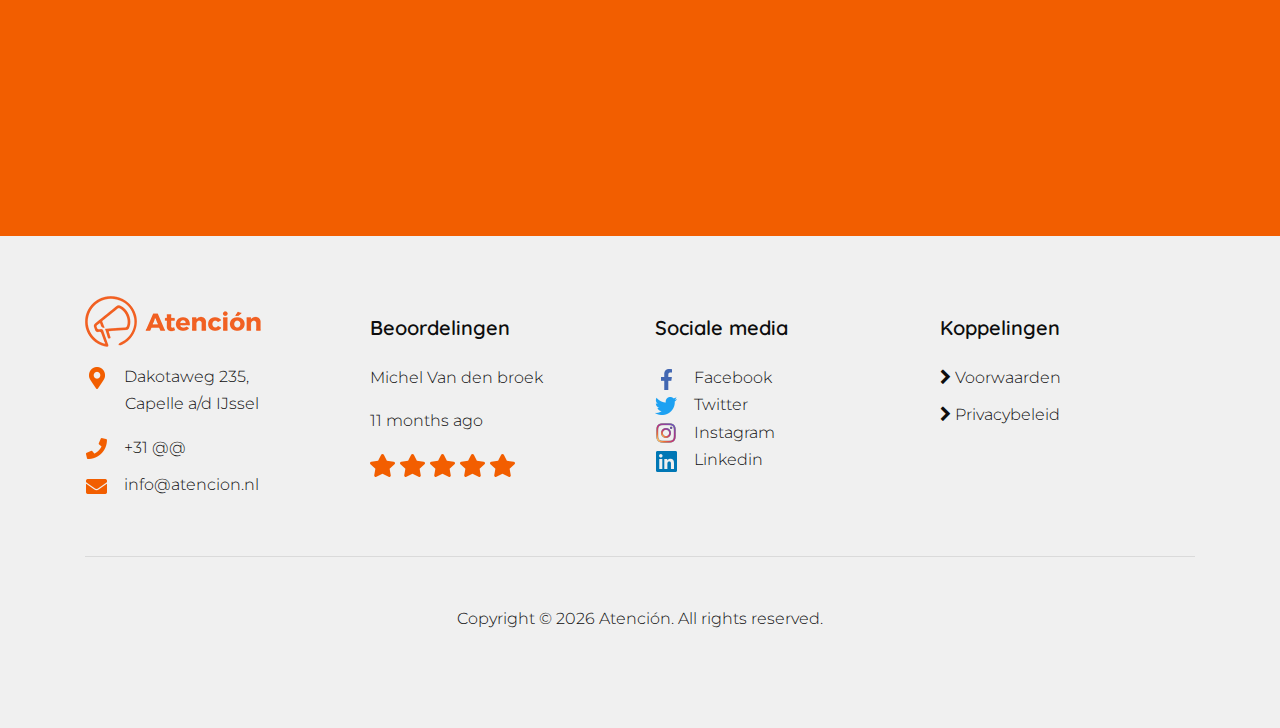
==== commit 1774c44c: "Add files via upload" ====
--- a/apps.html
+++ b/apps.html
@@ -29,7 +29,7 @@
         <div class="top-bar py-3 bg-light">
             <div class="container">
                 <div class="row">
-                    <div class="col-6 text-left">
+                    <div class="col-8 text-left">
                         <ul class="social-media">
                             <li>
                                 <a href="https://www.facebook.com/Atencionapp" class="p-2" target="_blank">
@@ -82,10 +82,6 @@
                                 </li>
                                 <li><a href="over-atencion.html" class="nav-link">Over Atención </a>
                                 </li>
-                                <li><a href="klanten-partners.html" class="nav-link">Klanten & Partners</a>
-                                </li>
-                                <li><a href="nieuws.html" class="nav-link">Nieuws</a>
-                                </li>
                                 <li><a href="contact.html" class="nav-link">Contact</a>
                                 </li>
                             </ul>
--- a/css/style.css
+++ b/css/style.css
@@ -995,7 +995,7 @@
 
 .slider-container {
     width: auto;
-    height: 600px;
+    height: 570px;
 }
 
 .slider-container .slider-content {
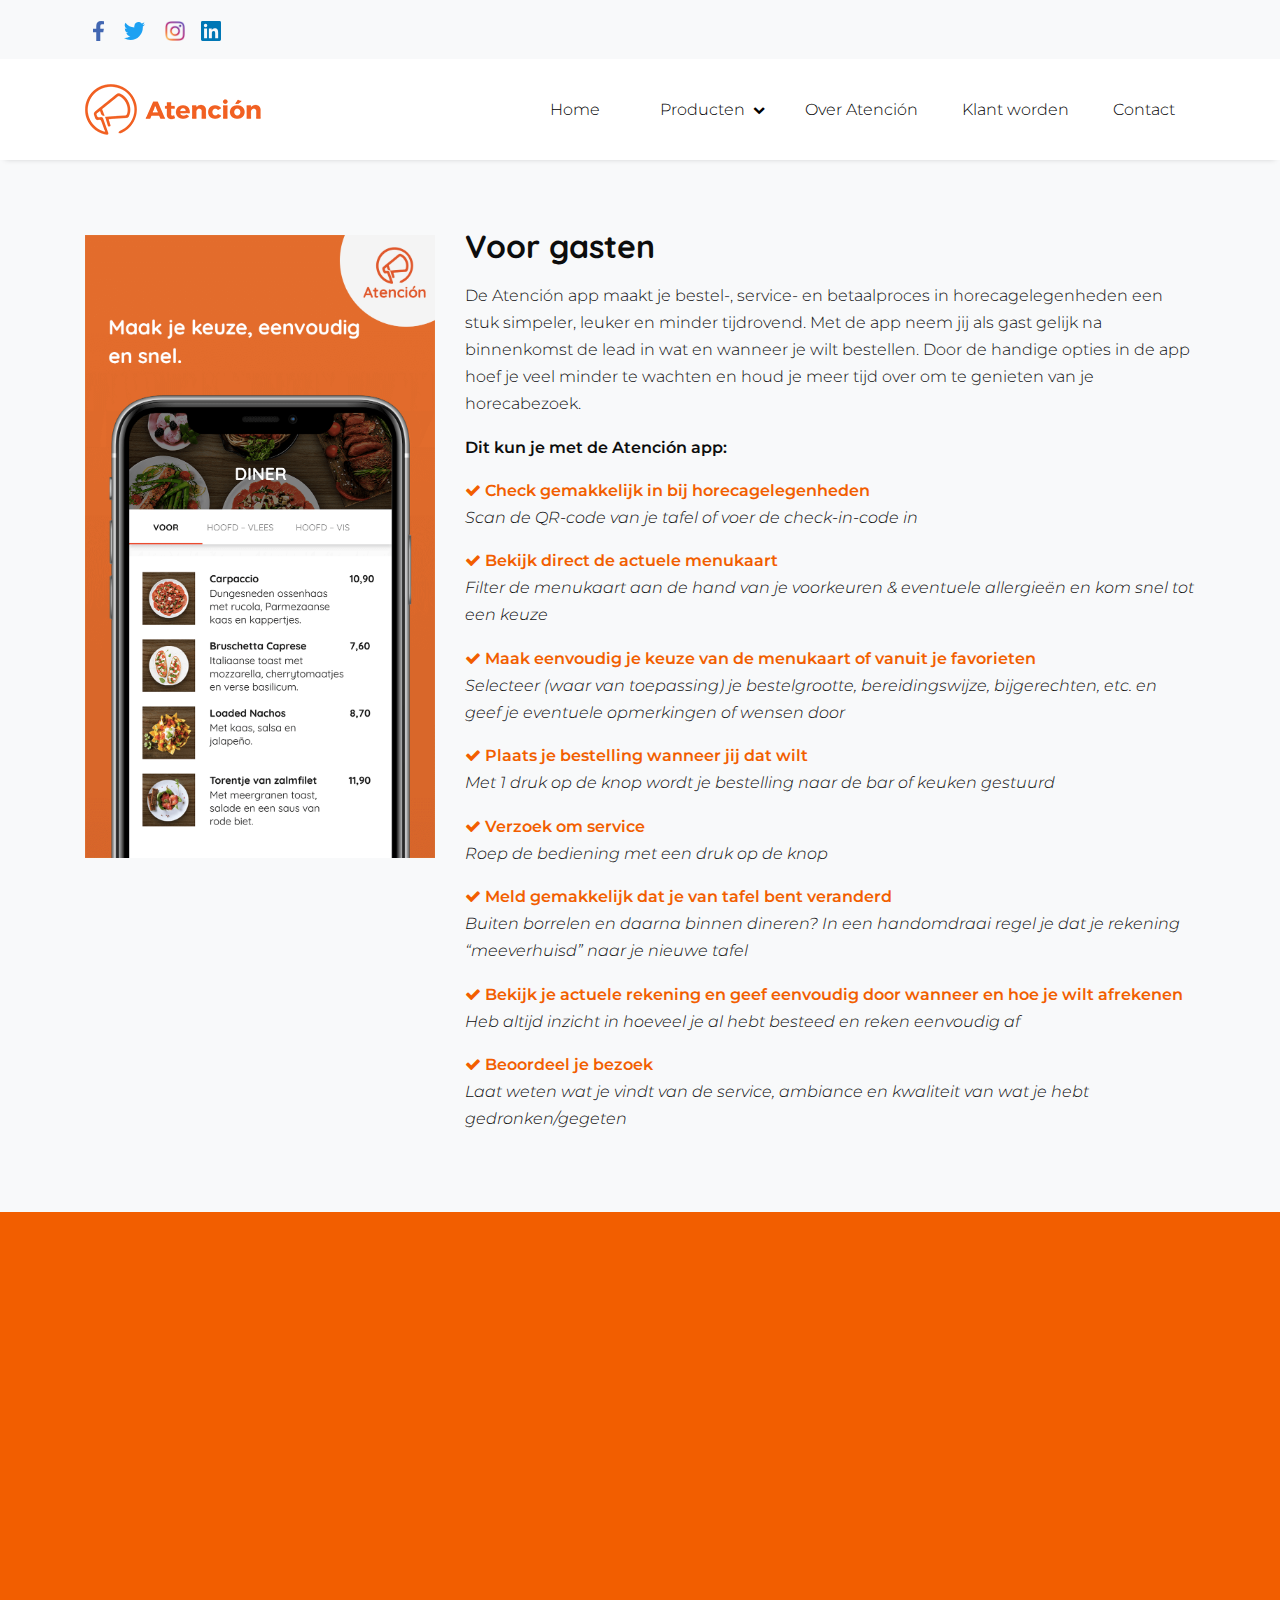
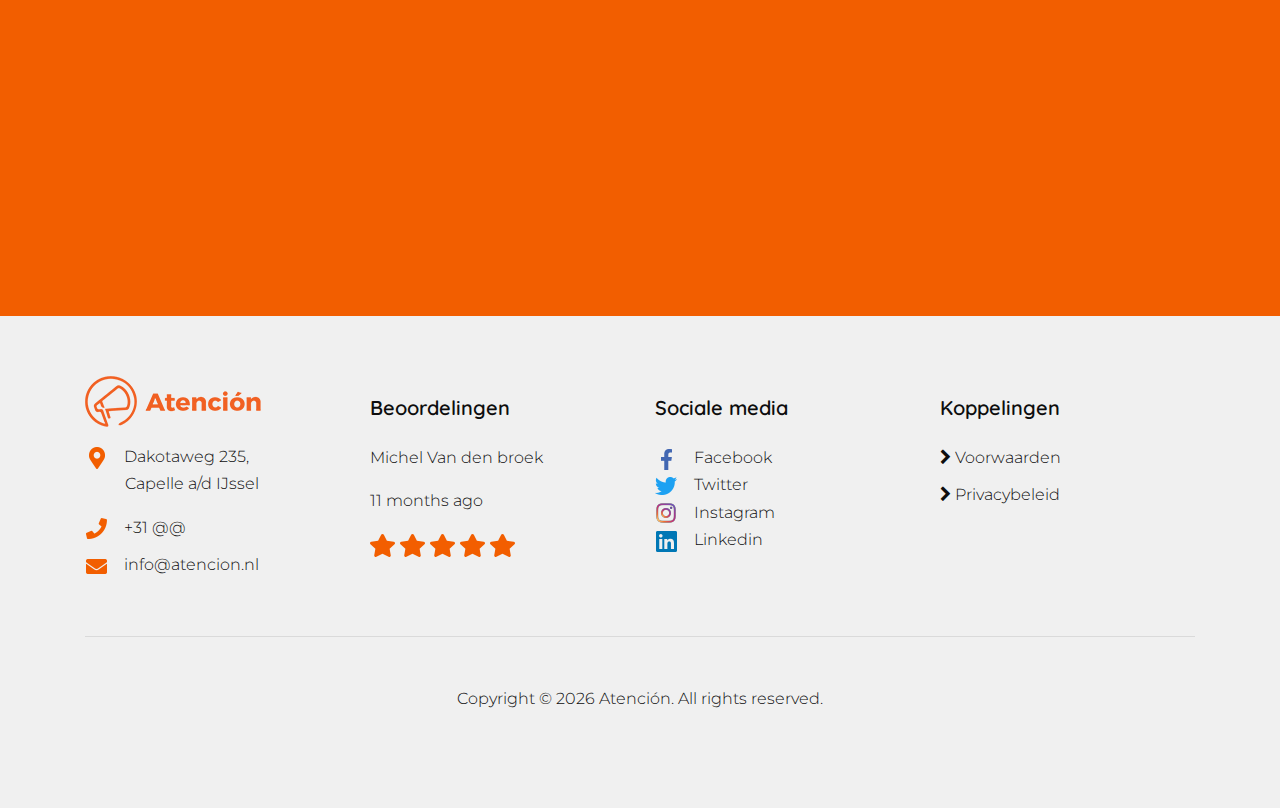
==== commit 83c7cd7a: "Add files via upload" ====
--- a/apps.html
+++ b/apps.html
@@ -82,6 +82,8 @@
                                 </li>
                                 <li><a href="over-atencion.html" class="nav-link">Over Atención </a>
                                 </li>
+                                <li><a href="klant-worden.html" class="nav-link">Klant worden </a>
+                                </li>
                                 <li><a href="contact.html" class="nav-link">Contact</a>
                                 </li>
                             </ul>
@@ -147,6 +149,11 @@
                                 <p class="p-mremove"><span class="font-weight-bold"><i class="fa fa-check"> </i> Real-time inzicht in de workflow van serviceverzoeken</span></br><em>Zie eenvoudig welke gasten een serviceverzoek of probleem hebben, of willen afrekenen</em></p>
 
 
+                            </div>
+                        </div>
+                        <div class="row pt-4">
+                            <div class="col-12">
+                                <a href="klant-worden.html" class="btn btn-primary btn-black--hover btn-blue shadow-none ml-1">ATENCIÓN EEN MAAND GRATIS UITPROBEREN</a>
                             </div>
                         </div>
                     </div>
--- a/css/style.css
+++ b/css/style.css
@@ -78,6 +78,12 @@
 
 h3 {
     margin-top: -8px;
+}
+
+@media (max-width: 991.98px) {
+    h3 {
+        font-size: 23px;
+    }
 }
 
 .text-black {
@@ -1127,6 +1133,6 @@
 
 @media (max-width: 991.98px) {
     .slider-container {
-        height: 400px;
+        height: 270px;
     }
 }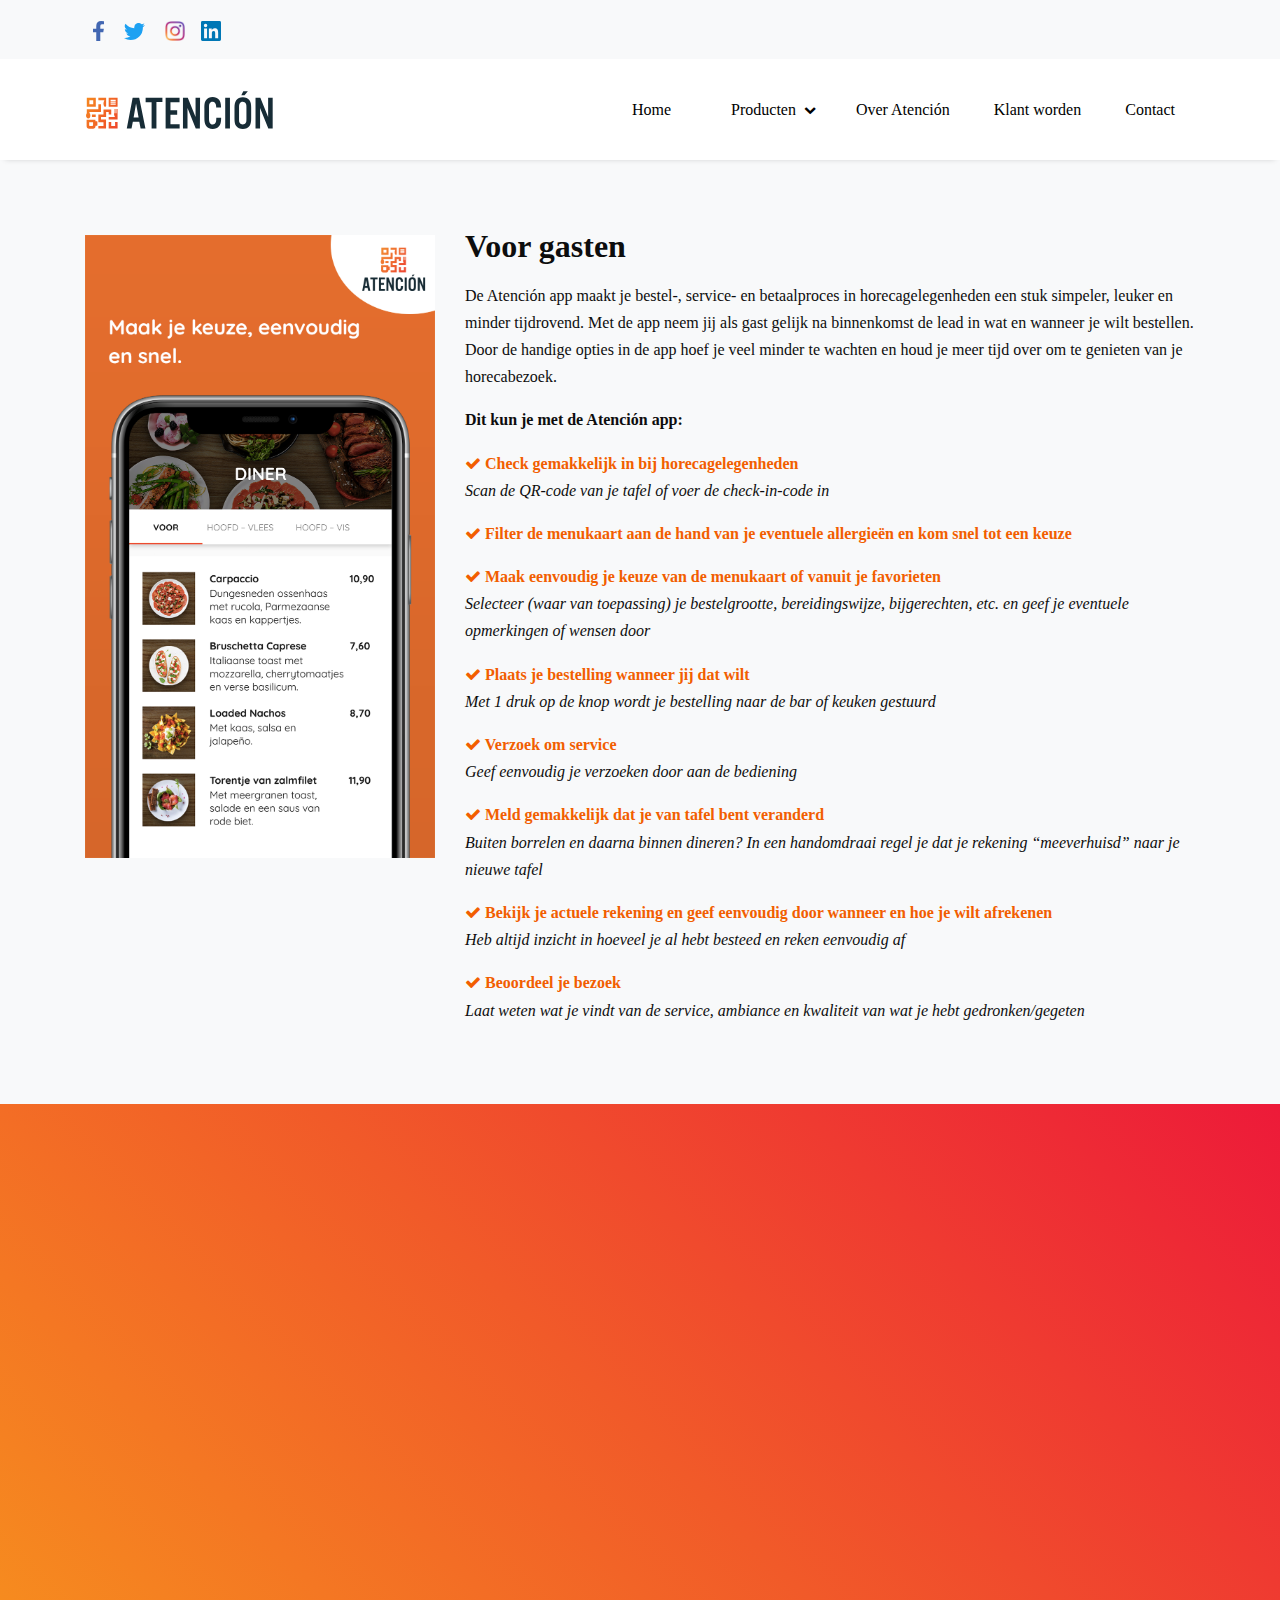
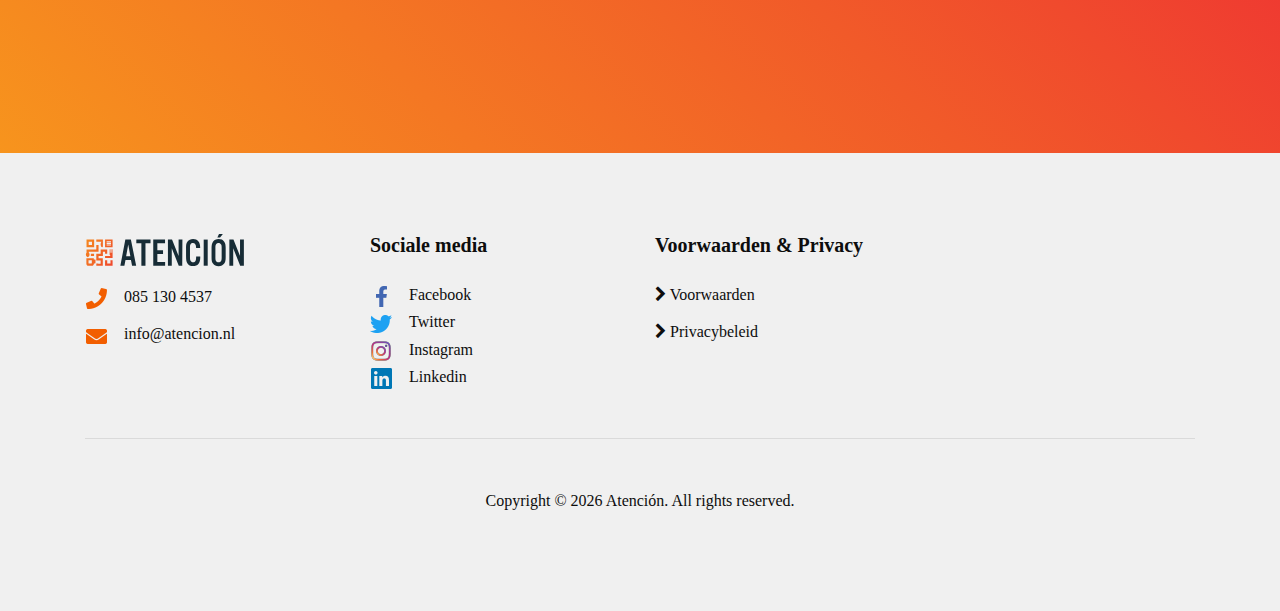
==== commit c8f0db73: "Add files via upload" ====
--- a/apps.html
+++ b/apps.html
@@ -60,7 +60,7 @@
                 <div class="row align-items-center">
                     <div class="col-6 col-xl-2">
                         <a class="mb-0 site-logo" href="index.html">
-                            <img src="./images/logo.png" alt="">
+                            <img src="./images/logo.svg" alt="">
                         </a>
                     </div>
                     <div class="col-12 col-md-10 d-none d-xl-block">
@@ -112,11 +112,13 @@
                         </p>
                         <p class="font-weight-bold">Dit kun je met de Atención app:</p>
                         <p><span class="text-orange font-weight-bold"><i class="fa fa-check"> </i> Check gemakkelijk in bij horecagelegenheden </span></br><em>Scan de QR-code van je tafel of voer de check-in-code in</em></p>
-                        <p><span class="text-orange font-weight-bold"><i class="fa fa-check"> </i> Bekijk direct de actuele menukaart </span></br><em>Filter de menukaart aan de hand van je voorkeuren & eventuele allergieën en kom snel tot een keuze</em></p>
+                        <p><span class="text-orange font-weight-bold"><i class="fa fa-check"> </i> Filter de menukaart aan de hand van je eventuele allergie&euml;n en
+                            kom snel tot een keuze</em></p>
                         <p><span class="text-orange font-weight-bold"><i class="fa fa-check"> </i> Maak eenvoudig je keuze van de menukaart of vanuit je favorieten</span></br><em>Selecteer (waar van toepassing) je bestelgrootte, bereidingswijze, bijgerechten, etc. en geef je
 								eventuele opmerkingen of wensen door</em></p>
                         <p><span class="text-orange font-weight-bold"><i class="fa fa-check"> </i> Plaats je bestelling wanneer jij dat wilt</span></br><em>Met 1 druk op de knop wordt je bestelling naar de bar of keuken gestuurd</em></p>
-                        <p><span class="text-orange font-weight-bold"><i class="fa fa-check"> </i> Verzoek om service</span></br><em>Roep de bediening met een druk op de knop</em></p>
+                        <p><span class="text-orange font-weight-bold"><i class="fa fa-check"> </i> Verzoek om service</span></br><em>Geef eenvoudig je verzoeken
+door aan de bediening</em></p>
                         <p><span class="text-orange font-weight-bold"><i class="fa fa-check"> </i> Meld gemakkelijk dat je van tafel bent veranderd</span></br><em>Buiten borrelen en daarna binnen dineren? In een handomdraai regel je dat je rekening “meeverhuisd” naar je nieuwe
 								tafel
 							</em></p>
@@ -140,7 +142,7 @@
                         <div class="row">
                             <div class="col-12 ml-auto">
                                 <h2 class="section-title mb-3 text-white">Voor personeel</h2>
-                                <p>De Atención personeelsapp stelt het personeel in staat om servicegerichter en efficiënter te werken. Door real-time inzicht in onder andere de workflow van bestellingen en serviceverzoeken kan het personeel zich op ieder
+                                <p>De Atención personeelsapp stelt het personeel in staat om servicegerichter en effici&euml;nter te werken. Door real-time inzicht in onder andere de workflow van bestellingen en serviceverzoeken kan het personeel zich op ieder
                                     moment focussen op datgene dat de hoogste prioriteit heeft.
                                 </p>
                                 <p class="font-weight-bold">De Atención personeelsapp geeft:</p>
@@ -153,7 +155,7 @@
                         </div>
                         <div class="row pt-4">
                             <div class="col-12">
-                                <a href="klant-worden.html" class="btn btn-primary btn-black--hover btn-blue shadow-none ml-1">ATENCIÓN EEN MAAND GRATIS UITPROBEREN</a>
+                                <a href="klant-worden.html" class="btn btn-primary btn-black--hover btn-blue shadow-none ml-1">ATENCIÓN EEN MAAND GRATIS?</a>
                             </div>
                         </div>
                     </div>
@@ -164,54 +166,31 @@
     </section>
 
 
-    <!--- Footer -->
-    <footer class="site-footer">
+       <!--- Footer -->
+       <footer class="site-footer">
         <div class="container">
             <div class="row">
                 <div class="col-md-12">
                     <div class="row">
-                        <div class="col-md-6 col-lg-3 mb-lg-0" style="margin-top: -20px">
+                        <div class="col-md-6 col-lg-3 mb-lg-0 mb-3">
                             <div class="row mb-3">
                                 <div class="col-12">
                                     <a class="site-logo" href="index.html">
-                                        <img src="./images/logo.png" alt="">
+                                        <img src="./images/logo.svg" alt="">
                                     </a>
                                 </div>
                             </div>
                             <div class="row">
                                 <div class="col-12">
                                     <ul style="list-style: none; padding-left: 0">
-                                        <li>
-
-                                            <img src="./images/pin.png" alt="" class="pr-3 ">Dakotaweg 235,
-                                            <p style="margin-left:40px">Capelle a/d IJssel</p>
-
-                                        </li>
-                                        <li>
-                                            <a href="#">
-                                                <img src="./images/phone.png" class="pr-3">+31 @@</br>
-                                            </a>
-                                        </li>
-                                        <li>
-                                            <a href="#">
-                                                <img src="./images/envelop.png" class="pr-3">info@atencion.nl</br>
-                                            </a>
-                                        </li>
+                                        <li> <img src="./images/phone.png" class="pr-3">085 130 4537</li>
+                                        <li><img src="./images/envelop.png" class="pr-3">info@atencion.nl</li>
                                     </ul>
-
                                 </div>
                             </div>
-
-                        </div>
-                        <div class="col-md-6 col-lg-3 mb-5 mb-lg-0">
-                            <h2 class="footer-heading mb-4">Beoordelingen</h2>
-                            <p>Michel Van den broek</p>
-                            <p>11 months ago</p>
-                            <img src="images/stars.svg" class="img-fluid" alt="Image">
                         </div>
                         <div class="col-md-6 col-lg-3 mb-5 mb-lg-0">
                             <h2 class="footer-heading mb-4">Sociale media</h2>
-
                             <a href="https://www.facebook.com/Atencionapp" target="_blank">
                                 <img src="./images/fb.png" alt="Facebook" class="pr-3 ">Facebook</br>
                             </a>
@@ -226,7 +205,7 @@
                             </a>
                         </div>
                         <div class="col-md-6 col-lg-3 mb-lg-0">
-                            <h2 class="footer-heading mb-4">Koppelingen</h2>
+                            <h2 class="footer-heading mb-4">Voorwaarden & Privacy</h2>
                             <ul class="list-unstyled">
                                 <li><a href="#"><i class="fa fa-chevron-right"> </i> Voorwaarden</a>
                                 </li>
@@ -239,7 +218,8 @@
             <div class="row mt-5 text-center">
                 <div class="col-md-12">
                     <div class="border-top pt-5">
-                        <p>Copyright &copy;
+                        <p>
+                            Copyright &copy;
                             <script>
                                 document.write(new Date().getFullYear());
                             </script> Atención. All rights reserved.</a>
--- a/css/style.css
+++ b/css/style.css
@@ -26,7 +26,7 @@
 }
 
 .orangebg {
-    background: #F25E00;
+    background: linear-gradient(45deg, #f7941d, #f15a29, #ed1a39);
 }
 
 body {
@@ -34,7 +34,7 @@
     color: #0D0D0D;
     font-weight: 300;
     font-size: 1rem;
-    font-family: "Montserrat";
+    font-family: "Calibri";
 }
 
 ::-moz-selection {
@@ -67,7 +67,7 @@
 .h3,
 .h4,
 .h5 {
-    font-family: "Quicksand";
+    font-family: "Calibri";
 }
 
 h3,
@@ -158,6 +158,17 @@
     box-shadow: 5px 6px 10px #cccccc;
 }
 
+.btn-blue {
+    background: #000046 !important;
+    border-color: #000046 !important;
+}
+
+.btn-blue:hover {
+    background: #1F1E1E !important;
+    border-color: #1F1E1E !important;
+    color: #fff;
+}
+
 .line-height-1 {
     line-height: 1 !important;
 }
@@ -165,7 +176,7 @@
 .form-control {
     height: 43px;
     border-radius: 30px;
-    font-family: "Montserrat";
+    font-family: "Calibri";
 }
 
 .form-control:active,
@@ -192,6 +203,7 @@
     .site-section {
         padding: 5em 0;
     }
+
     .inner-site-section {
         padding: 11em 0 5em 0;
     }
@@ -221,6 +233,10 @@
 .site-footer {
     padding: 4em 0;
     background: #F0F0F0;
+}
+
+.site-footer .site-logo img {
+    height: 34px;
 }
 
 @media (min-width: 768px) {
@@ -259,7 +275,7 @@
 .site-footer .footer-heading {
     font-size: 20px;
     color: #0D0D0D;
-    font-family: "Quicksand";
+    font-family: "Calibri";
     font-weight: 600;
 }
 
@@ -290,6 +306,11 @@
     color: #ffffff;
 }
 
+.ul-check-small li:before {
+    font-size: 20px;
+    top: -.30rem;
+
+}
 
 /* Navbar */
 
@@ -305,6 +326,10 @@
 .site-navbar .site-logo {
     position: relative;
     left: 0;
+}
+
+.site-logo img {
+    height: 40px;
 }
 
 .site-navbar .site-navigation.border-bottom {
@@ -985,15 +1010,19 @@
     0% {
         transform: scale(0);
     }
+
     25% {
         transform: scale(1.2);
     }
+
     50% {
         transform: scale(1);
     }
+
     75% {
         transform: scale(1.2);
     }
+
     100% {
         transform: scale(1);
     }
@@ -1028,7 +1057,7 @@
     left: 0;
     top: 0;
     width: 100%;
-    height: 100%;
+    height: 97%;
     box-shadow: 0px 10px 40px rgba(0, 0, 0, 0.2);
     transition: 500ms cubic-bezier(0.17, 0.67, 0.55, 1.43);
     transform: scale(0);
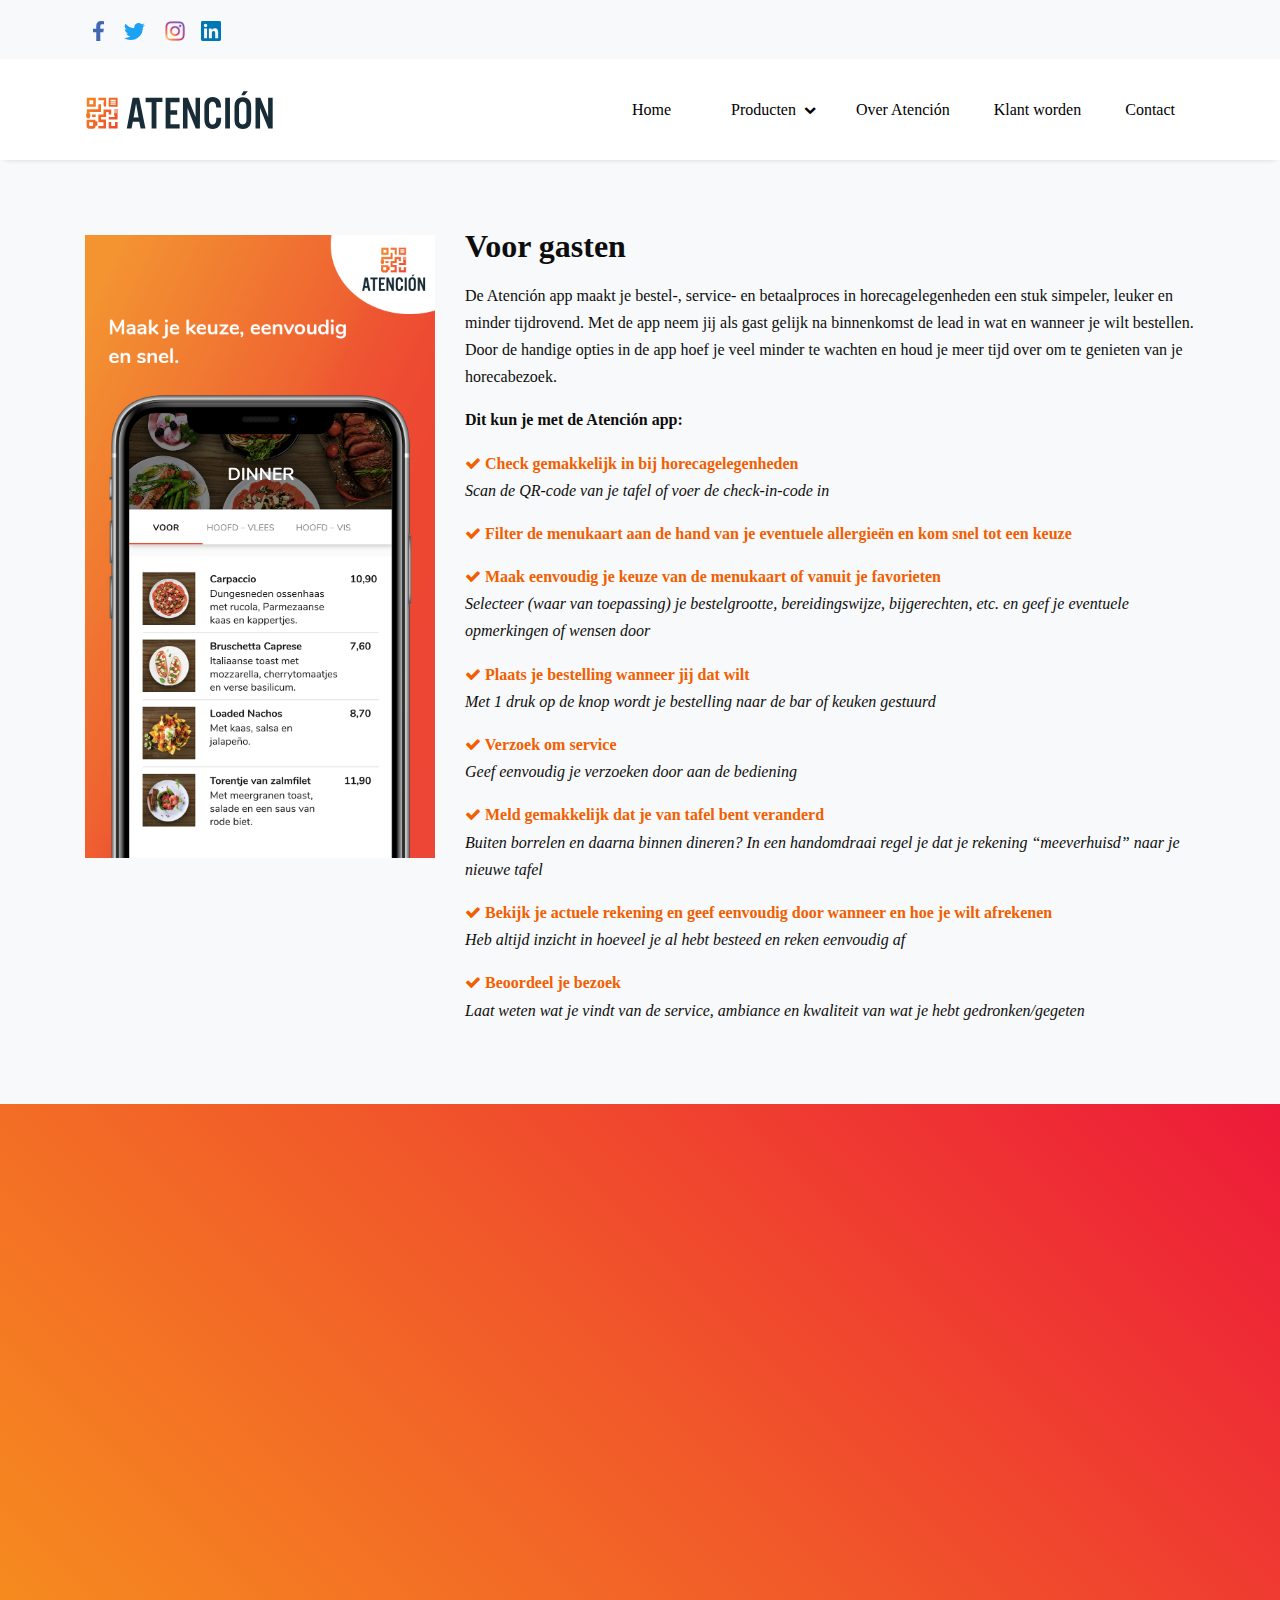
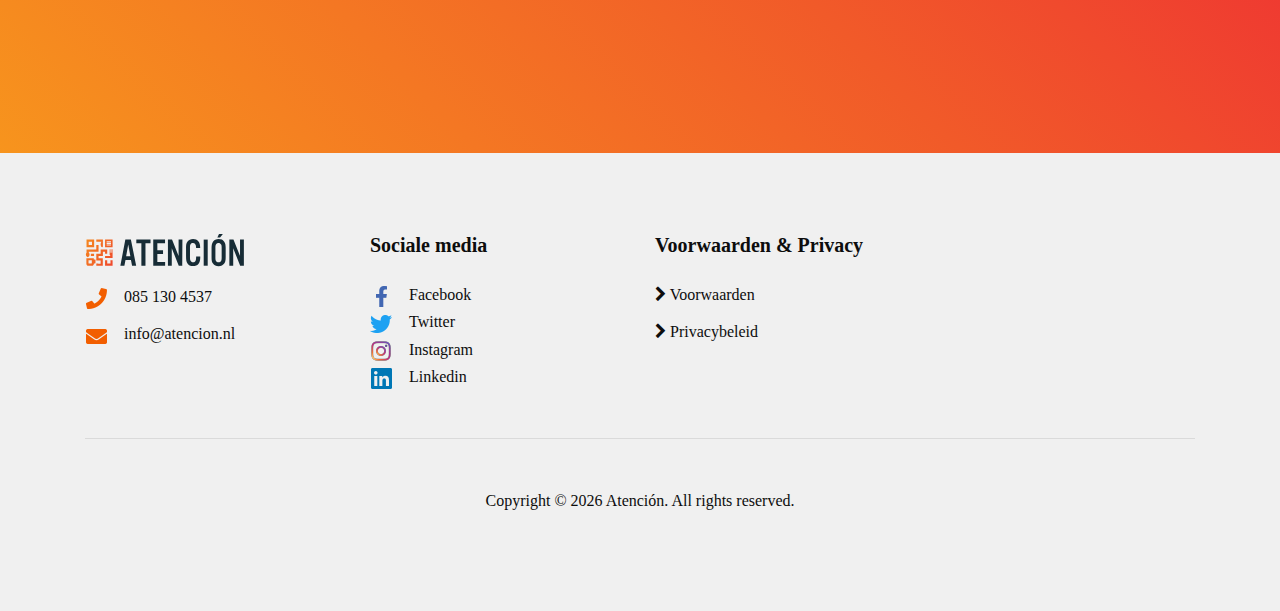
==== commit dc332855: "Add files via upload" ====
--- a/apps.html
+++ b/apps.html
@@ -1,21 +1,20 @@
 <!DOCTYPE html>
 <html lang="en">
 
-<head>
-    <title>Atención - Leading Hospitality</title>
-    <link rel="icon" href="./images/favicon.ico">
-    <meta charset="utf-8">
-    <meta name="viewport" content="width=device-width, initial-scale=1, shrink-to-fit=no">
-    <link href="https://fonts.googleapis.com/css?family=Quicksand:400, 600,700&display=swap" rel="stylesheet">
-    <link href="https://fonts.googleapis.com/css?family=Montserrat:300,400,700&display=swap" rel="stylesheet">
-    <link rel="stylesheet" href="https://cdnjs.cloudflare.com/ajax/libs/font-awesome/4.7.0/css/font-awesome.min.css">
-    <link rel="stylesheet" href="css/bootstrap.min.css">
-    <link rel="stylesheet" href="css/jquery-ui.css">
-    <link rel="stylesheet" href="css/jquery.fancybox.min.css">
-    <link rel="stylesheet" href="css/bootstrap-datepicker.css">
-    <link rel="stylesheet" href="css/aos.css">
-    <link rel="stylesheet" href="css/style.css">
-</head>
+    <head>
+        <title>Atención - Leading Hospitality</title>
+        <link rel="icon" href="./images/favicon.ico">
+        <meta charset="utf-8">
+        <meta name="viewport" content="width=device-width, initial-scale=1, shrink-to-fit=no">
+        <link href="https://fonts.googleapis.com/css?family=Quicksand:400, 600,700&display=swap" rel="stylesheet">
+        <link href="https://fonts.googleapis.com/css?family=Montserrat:300,400,700&display=swap" rel="stylesheet">
+        <link rel="stylesheet" href="https://cdnjs.cloudflare.com/ajax/libs/font-awesome/4.7.0/css/font-awesome.min.css">
+        <link rel="stylesheet" href="css/bootstrap.min.css">
+        <link rel="stylesheet" href="css/jquery-ui.css">
+        <link rel="stylesheet" href="css/jquery.fancybox.min.css">
+        <link rel="stylesheet" href="css/aos.css">
+        <link rel="stylesheet" href="css/style.css">
+    </head>
 
 <body data-spy="scroll" data-target=".site-navbar-target" data-offset="300">
     <div class="site-wrap">
--- a/css/style.css
+++ b/css/style.css
@@ -1056,7 +1056,6 @@
     position: relative;
     left: 0;
     top: 0;
-    width: 100%;
     height: 97%;
     box-shadow: 0px 10px 40px rgba(0, 0, 0, 0.2);
     transition: 500ms cubic-bezier(0.17, 0.67, 0.55, 1.43);
